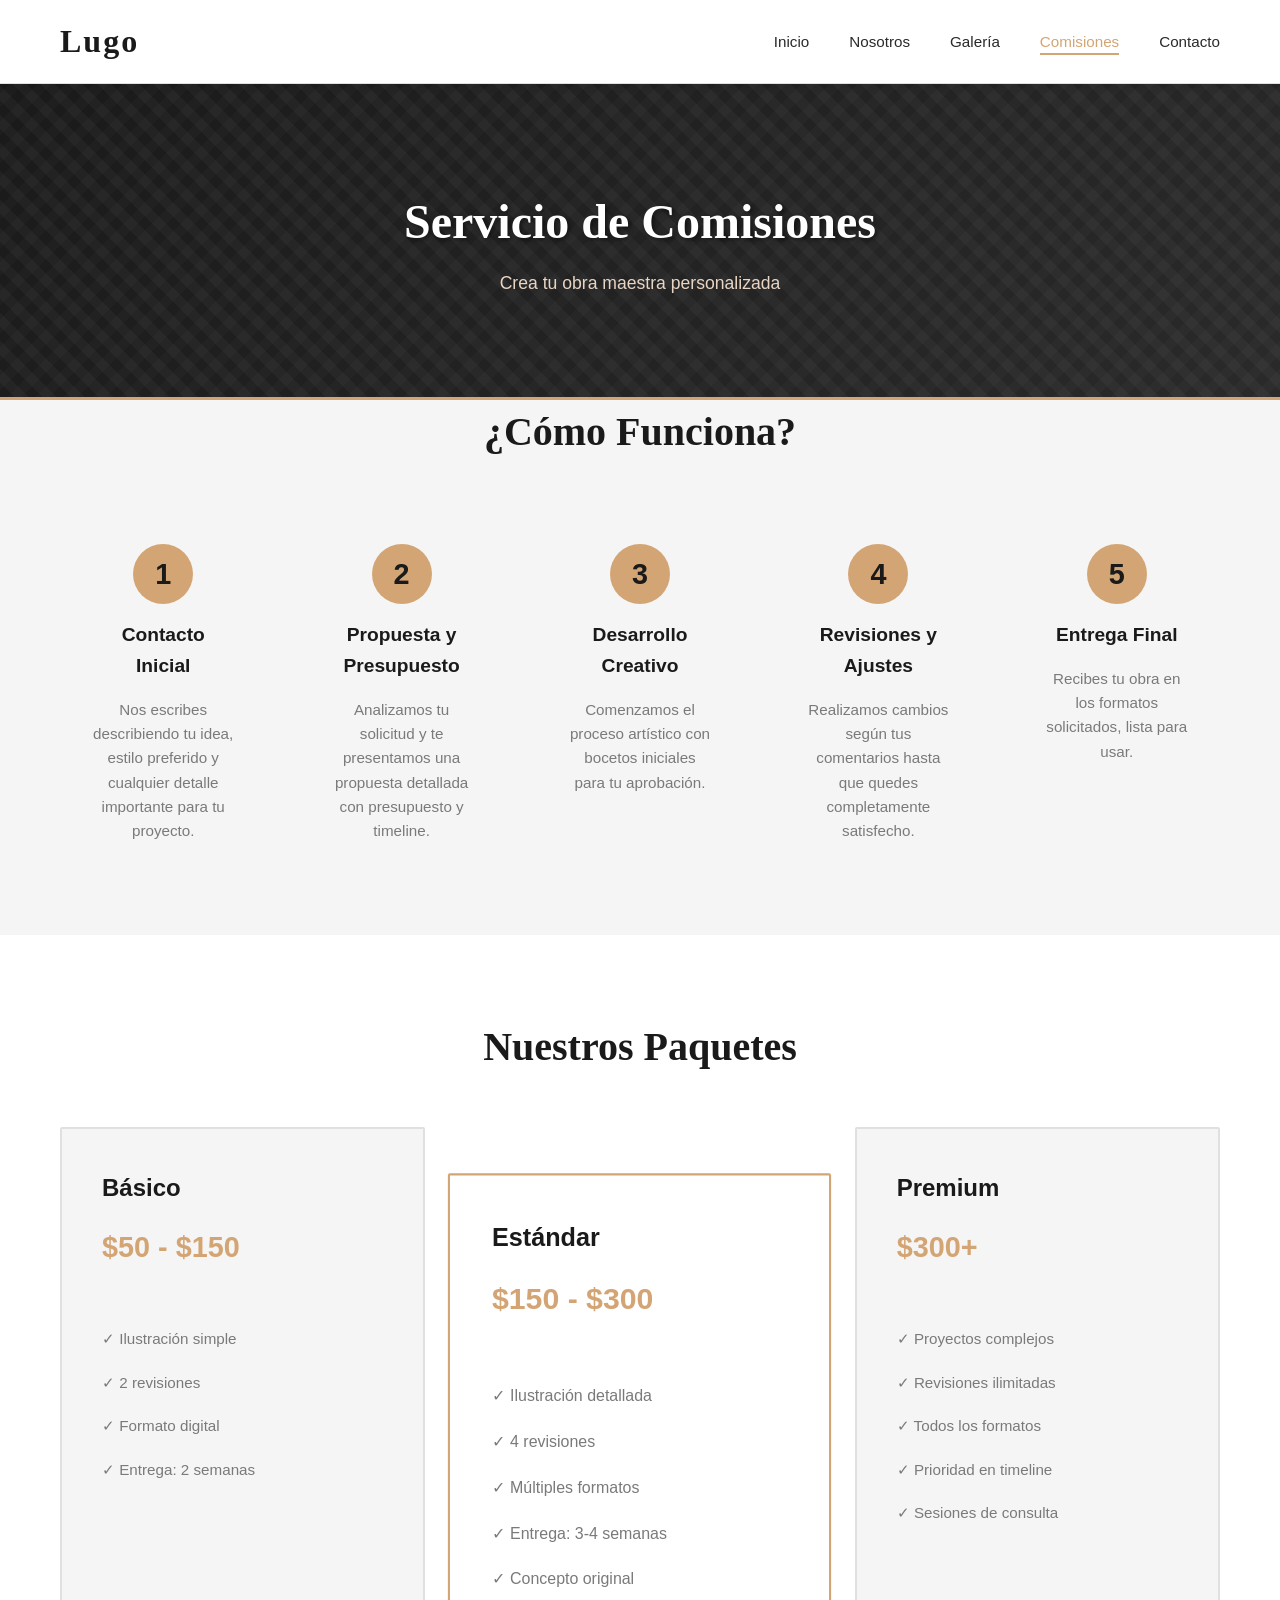
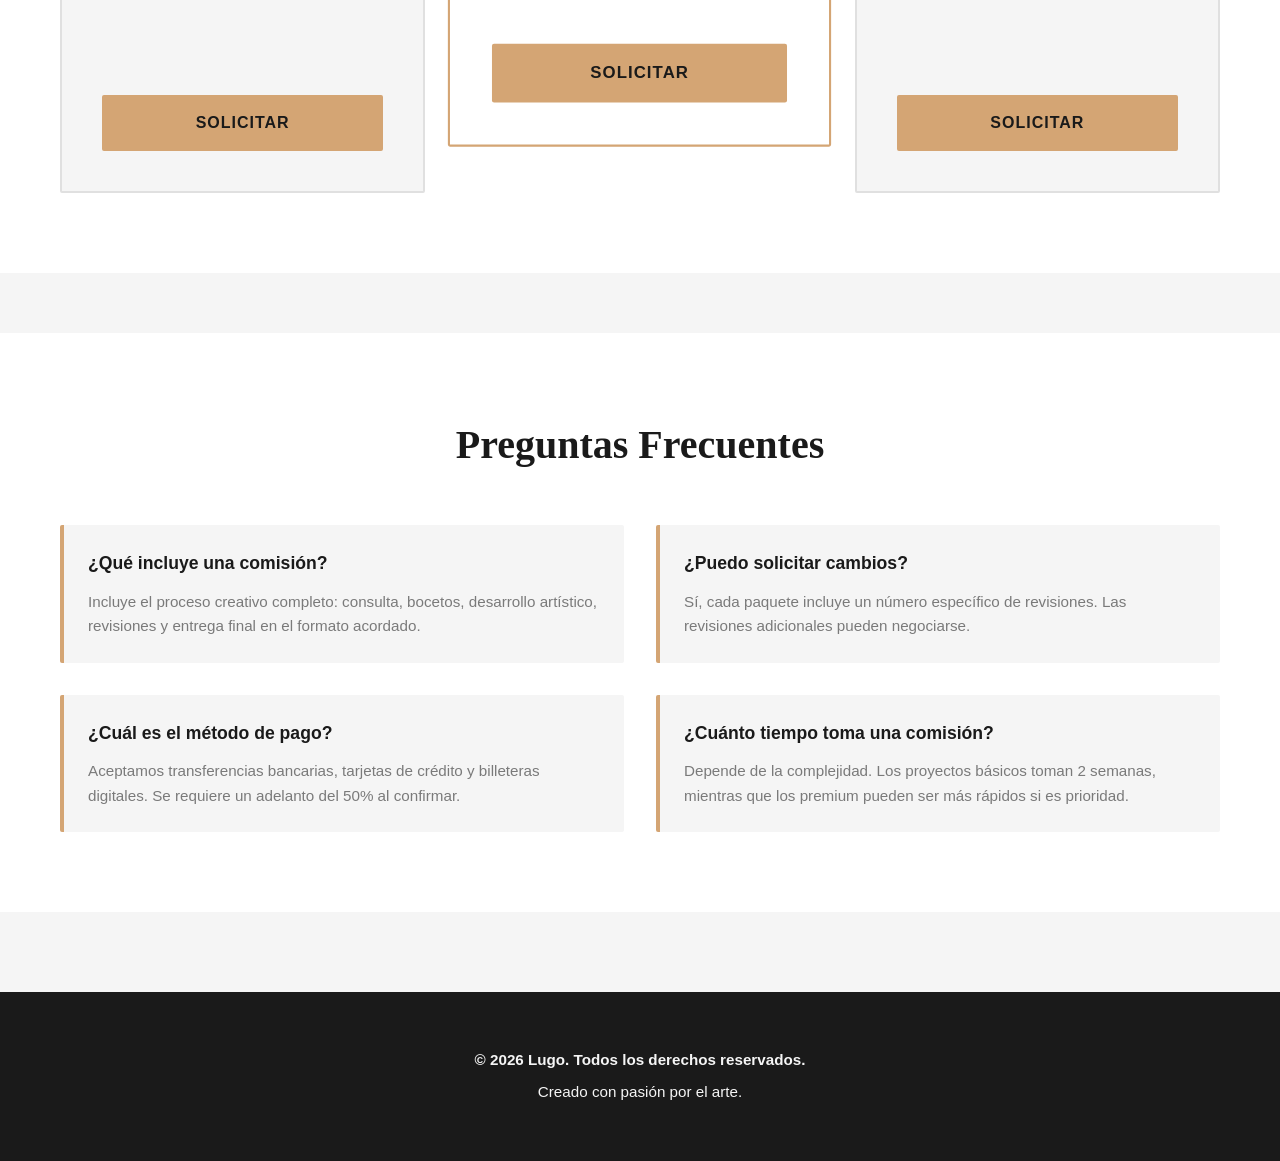
==== comisiones.html @ e1e79ac5 "Add files via upload" ====
<!DOCTYPE html>
<html lang="es">
<head>
    <meta charset="UTF-8">
    <meta name="viewport" content="width=device-width, initial-scale=1.0">
    <title>Comisiones - Lugo</title>
    <link rel="stylesheet" href="Style/style.css">
</head>
<body>
    <nav class="navbar">
        <div class="nav-container">
            <div class="logo">Lugo</div>
            <ul class="nav-menu">
                <li><a href="index.html" class="nav-link">Inicio</a></li>
                <li><a href="nosotros.html" class="nav-link">Nosotros</a></li>
                <li><a href="galeria.html" class="nav-link">Galería</a></li>
                <li><a href="comisiones.html" class="nav-link active">Comisiones</a></li>
                <li><a href="contacto.html" class="nav-link">Contacto</a></li>
            </ul>
            <div class="hamburger">
                <span></span>
                <span></span>
                <span></span>
            </div>
        </div>
    </nav>

    <section class="page-header">
        <div class="container">
            <h1>Servicio de Comisiones</h1>
            <p>Crea tu obra maestra personalizada</p>
        </div>
    </section>

    <section class="commission-info">
        <div class="container">
            <h2>¿Cómo Funciona?</h2>
            <div class="process-steps">
                <div class="step">
                    <div class="step-number">1</div>
                    <h3>Contacto Inicial</h3>
                    <p>Nos escribes describiendo tu idea, estilo preferido y cualquier detalle importante para tu proyecto.</p>
                </div>
                <div class="step">
                    <div class="step-number">2</div>
                    <h3>Propuesta y Presupuesto</h3>
                    <p>Analizamos tu solicitud y te presentamos una propuesta detallada con presupuesto y timeline.</p>
                </div>
                <div class="step">
                    <div class="step-number">3</div>
                    <h3>Desarrollo Creativo</h3>
                    <p>Comenzamos el proceso artístico con bocetos iniciales para tu aprobación.</p>
                </div>
                <div class="step">
                    <div class="step-number">4</div>
                    <h3>Revisiones y Ajustes</h3>
                    <p>Realizamos cambios según tus comentarios hasta que quedes completamente satisfecho.</p>
                </div>
                <div class="step">
                    <div class="step-number">5</div>
                    <h3>Entrega Final</h3>
                    <p>Recibes tu obra en los formatos solicitados, lista para usar.</p>
                </div>
            </div>
        </div>
    </section>

    <section class="pricing-section">
        <div class="container">
            <h2>Nuestros Paquetes</h2>
            <div class="pricing-grid">
                <div class="price-card">
                    <h3>Básico</h3>
                    <p class="price">$50 - $150</p>
                    <ul class="features-list">
                        <li>✓ Ilustración simple</li>
                        <li>✓ 2 revisiones</li>
                        <li>✓ Formato digital</li>
                        <li>✓ Entrega: 2 semanas</li>
                    </ul>
                    <a href="contacto.html" class="btn-package">Solicitar</a>
                </div>
                <div class="price-card featured">
                    <h3>Estándar</h3>
                    <p class="price">$150 - $300</p>
                    <ul class="features-list">
                        <li>✓ Ilustración detallada</li>
                        <li>✓ 4 revisiones</li>
                        <li>✓ Múltiples formatos</li>
                        <li>✓ Entrega: 3-4 semanas</li>
                        <li>✓ Concepto original</li>
                    </ul>
                    <a href="contacto.html" class="btn-package">Solicitar</a>
                </div>
                <div class="price-card">
                    <h3>Premium</h3>
                    <p class="price">$300+</p>
                    <ul class="features-list">
                        <li>✓ Proyectos complejos</li>
                        <li>✓ Revisiones ilimitadas</li>
                        <li>✓ Todos los formatos</li>
                        <li>✓ Prioridad en timeline</li>
                        <li>✓ Sesiones de consulta</li>
                    </ul>
                    <a href="contacto.html" class="btn-package">Solicitar</a>
                </div>
            </div>
        </div>
    </section>

    <section class="faq-section">
        <div class="container">
            <h2>Preguntas Frecuentes</h2>
            <div class="faq-content">
                <div class="faq-item">
                    <h4>¿Qué incluye una comisión?</h4>
                    <p>Incluye el proceso creativo completo: consulta, bocetos, desarrollo artístico, revisiones y entrega final en el formato acordado.</p>
                </div>
                <div class="faq-item">
                    <h4>¿Puedo solicitar cambios?</h4>
                    <p>Sí, cada paquete incluye un número específico de revisiones. Las revisiones adicionales pueden negociarse.</p>
                </div>
                <div class="faq-item">
                    <h4>¿Cuál es el método de pago?</h4>
                    <p>Aceptamos transferencias bancarias, tarjetas de crédito y billeteras digitales. Se requiere un adelanto del 50% al confirmar.</p>
                </div>
                <div class="faq-item">
                    <h4>¿Cuánto tiempo toma una comisión?</h4>
                    <p>Depende de la complejidad. Los proyectos básicos toman 2 semanas, mientras que los premium pueden ser más rápidos si es prioridad.</p>
                </div>
            </div>
        </div>
    </section>

    <footer class="footer">
        <div class="container">
            <p>&copy; 2026 Lugo. Todos los derechos reservados.</p>
            <p>Creado con pasión por el arte.</p>
        </div>
    </footer>

    <script src="Script/script.js"></script>
</body>
</html>
---- Style/style.css ----
/* ========================
   RESET Y VARIABLES
   ======================== */

:root {
    --primary-color: #1a1a1a;
    --secondary-color: #f5f5f5;
    --accent-color: #d4a574;
    --accent-light: #e8d5c4;
    --text-dark: #2a2a2a;
    --text-light: #7a7a7a;
    --border-color: #e0e0e0;
    --white: #ffffff;
    
    --font-main: 'Segoe UI', Tahoma, Geneva, Verdana, sans-serif;
    --font-accent: 'Georgia', 'Times New Roman', serif;
    
    --transition: all 0.3s ease;
    --shadow-light: 0 2px 8px rgba(0, 0, 0, 0.08);
    --shadow-medium: 0 4px 16px rgba(0, 0, 0, 0.12);
}

* {
    margin: 0;
    padding: 0;
    box-sizing: border-box;
}

html {
    scroll-behavior: smooth;
}

body {
    font-family: var(--font-main);
    color: var(--text-dark);
    background-color: var(--secondary-color);
    line-height: 1.6;
}

/* ========================
   CONTENEDOR GENERAL
   ======================== */

.container {
    max-width: 1200px;
    margin: 0 auto;
    padding: 0 20px;
}

/* ========================
   NAVEGACIÓN
   ======================== */

.navbar {
    position: sticky;
    top: 0;
    background-color: var(--white);
    border-bottom: 1px solid var(--border-color);
    z-index: 1000;
    box-shadow: var(--shadow-light);
}

.nav-container {
    max-width: 1200px;
    margin: 0 auto;
    padding: 1rem 20px;
    display: flex;
    justify-content: space-between;
    align-items: center;
}

.logo {
    font-family: var(--font-accent);
    font-size: 2rem;
    font-weight: 700;
    color: var(--primary-color);
    letter-spacing: 2px;
    text-decoration: none;
}

.nav-menu {
    display: flex;
    list-style: none;
    gap: 2.5rem;
    align-items: center;
}

.nav-link {
    text-decoration: none;
    color: var(--text-dark);
    font-size: 0.95rem;
    position: relative;
    transition: var(--transition);
    text-transform: capitalize;
    font-weight: 500;
}

.nav-link::after {
    content: '';
    position: absolute;
    width: 0;
    height: 2px;
    bottom: -5px;
    left: 0;
    background-color: var(--accent-color);
    transition: var(--transition);
}

.nav-link:hover::after,
.nav-link.active::after {
    width: 100%;
}

.nav-link.active {
    color: var(--accent-color);
}

/* Hamburguesa Menu */
.hamburger {
    display: none;
    flex-direction: column;
    cursor: pointer;
    gap: 6px;
}

.hamburger span {
    width: 25px;
    height: 3px;
    background-color: var(--primary-color);
    border-radius: 2px;
    transition: var(--transition);
}

.hamburger.active span:nth-child(1) {
    transform: rotate(45deg) translate(10px, 10px);
}

.hamburger.active span:nth-child(2) {
    opacity: 0;
}

.hamburger.active span:nth-child(3) {
    transform: rotate(-45deg) translate(7px, -7px);
}

/* ========================
   HERO SECTION
   ======================== */

.hero {
    background: linear-gradient(135deg, #1a1a1a 0%, #2a2a2a 25%, #d4a574 50%, #2a2a2a 75%, #1a1a1a 100%);
    background-size: 400% 400%;
    padding: 100px 20px;
    text-align: center;
    min-height: 600px;
    display: flex;
    align-items: center;
    justify-content: center;
    position: relative;
    overflow: hidden;
    animation: gradientShift 15s ease infinite;
}

.hero::before {
    content: '';
    position: absolute;
    top: 0;
    left: 0;
    right: 0;
    bottom: 0;
    background-image: 
        radial-gradient(circle at 20% 50%, rgba(212, 165, 116, 0.1) 0%, transparent 50%),
        radial-gradient(circle at 80% 50%, rgba(212, 165, 116, 0.1) 0%, transparent 50%),
        repeating-linear-gradient(45deg, transparent, transparent 10px, rgba(255,255,255,0.02) 10px, rgba(255,255,255,0.02) 20px);
    pointer-events: none;
    z-index: 1;
}

.hero-content {
    max-width: 800px;
    margin: 0 auto;
    position: relative;
    z-index: 2;
}

.hero h1 {
    font-family: var(--font-accent);
    font-size: 5rem;
    color: var(--white);
    margin-bottom: 1rem;
    font-weight: 700;
    letter-spacing: 3px;
    text-shadow: 3px 3px 8px rgba(0, 0, 0, 0.6);
    animation: slideDownFade 0.8s ease;
}

.subtitle {
    font-size: 1.8rem;
    color: var(--accent-light);
    margin-bottom: 1rem;
    font-weight: 300;
    letter-spacing: 1px;
    text-shadow: 2px 2px 4px rgba(0, 0, 0, 0.5);
    animation: slideUpFade 0.8s ease 0.2s both;
}

.description {
    font-size: 1.1rem;
    color: var(--accent-light);
    margin-bottom: 2rem;
    max-width: 600px;
    margin-left: auto;
    margin-right: auto;
    line-height: 1.8;
    animation: slideUpFade 0.8s ease 0.4s both;
}

@keyframes slideDownFade {
    from {
        opacity: 0;
        transform: translateY(-30px);
    }
    to {
        opacity: 1;
        transform: translateY(0);
    }
}

@keyframes slideUpFade {
    from {
        opacity: 0;
        transform: translateY(30px);
    }
    to {
        opacity: 1;
        transform: translateY(0);
    }
}

/* ========================
   BOTONES
   ======================== */

.cta-button,
.cta-button-secondary,
.btn-package,
.btn-submit {
    display: inline-block;
    padding: 15px 40px;
    margin-top: 1rem;
    border: none;
    border-radius: 2px;
    cursor: pointer;
    transition: var(--transition);
    text-decoration: none;
    font-size: 1rem;
    font-weight: 600;
    text-transform: uppercase;
    letter-spacing: 1px;
    position: relative;
    z-index: 3;
}

.cta-button {
    background-color: var(--accent-color);
    color: var(--primary-color);
    box-shadow: 0 4px 15px rgba(212, 165, 116, 0.3);
}

.cta-button:hover {
    background-color: var(--white);
    color: var(--primary-color);
    box-shadow: 0 6px 20px rgba(212, 165, 116, 0.5);
    transform: translateY(-2px);
}

.cta-button-secondary {
    background-color: var(--accent-color);
    color: var(--primary-color);
    border: 2px solid var(--accent-color);
}

.cta-button-secondary:hover {
    background-color: transparent;
    color: var(--accent-color);
    box-shadow: 0 4px 15px rgba(212, 165, 116, 0.3);
}

.btn-package {
    background-color: var(--accent-color);
    color: var(--primary-color);
    width: 100%;
    text-align: center;
}

.btn-package:hover {
    background-color: var(--primary-color);
    color: var(--accent-color);
    box-shadow: var(--shadow-medium);
}

.btn-submit {
    background-color: var(--accent-color);
    color: var(--primary-color);
    width: 100%;
}

.btn-submit:hover {
    background-color: var(--primary-color);
    color: var(--accent-color);
    box-shadow: var(--shadow-medium);
}

/* ========================
   SECCIONES FEATURED
   ======================== */

.featured,
.values-section,
.pricing-section,
.faq-section,
.portfolio-preview,
.process-section,
.testimonials,
.stats-section {
    padding: 80px 20px;
    background-color: var(--white);
    margin: 60px 0;
}

.featured h2,
.values-section h2,
.pricing-section h2,
.faq-section h2,
.commission-info h2,
.contact-info h2,
.portfolio-preview h2,
.process-section h2,
.testimonials h2,
.stats-section h2 {
    font-family: var(--font-accent);
    font-size: 2.5rem;
    color: var(--primary-color);
    text-align: center;
    margin-bottom: 3rem;
    font-weight: 700;
}

.section-subtitle {
    text-align: center;
    color: var(--text-light);
    font-size: 1.1rem;
    margin-bottom: 3rem;
    max-width: 600px;
    margin-left: auto;
    margin-right: auto;
}

.text-center {
    text-align: center;
    margin-top: 2rem;
}

/* ========================
   GRID DE CARACTERÍSTICAS
   ======================== */

.features-grid,
.values-grid,
.gallery-grid {
    display: grid;
    grid-template-columns: repeat(auto-fit, minmax(300px, 1fr));
    gap: 2rem;
    margin-top: 2rem;
}

.feature-card,
.value-card,
.gallery-item {
    padding: 2rem;
    border: 1px solid var(--border-color);
    border-radius: 2px;
    transition: var(--transition);
    background-color: var(--secondary-color);
}

.feature-card:hover,
.value-card:hover,
.gallery-item:hover {
    transform: translateY(-5px);
    box-shadow: var(--shadow-medium);
    border-color: var(--accent-color);
}

.feature-icon {
    font-size: 3rem;
    margin-bottom: 1rem;
}

.feature-card h3,
.value-card h3,
.gallery-item h3 {
    color: var(--primary-color);
    margin-bottom: 1rem;
    font-size: 1.3rem;
}

.feature-card p,
.value-card p,
.gallery-item p {
    color: var(--text-light);
    font-size: 0.95rem;
    line-height: 1.6;
}

/* ========================
   GALERÍA
   ======================== */

.gallery-placeholder {
    width: 100%;
    height: 250px;
    background: linear-gradient(135deg, #e8d5c4 0%, #d4a574 100%);
    border-radius: 2px;
    display: flex;
    align-items: center;
    justify-content: center;
    margin-bottom: 1.5rem;
    color: var(--white);
    font-size: 1.2rem;
    font-weight: 600;
}

/* ========================
   SECCIÓN CTA
   ======================== */

.cta-section {
    background: linear-gradient(135deg, #1a1a1a 0%, #2a2a2a 25%, #d4a574 50%, #2a2a2a 75%, #1a1a1a 100%);
    background-size: 400% 400%;
    color: var(--white);
    padding: 80px 20px;
    text-align: center;
    animation: gradientShift 15s ease infinite;
    position: relative;
    overflow: hidden;
}

.cta-section::before {
    content: '';
    position: absolute;
    top: 0;
    left: 0;
    right: 0;
    bottom: 0;
    background-image: 
        repeating-linear-gradient(45deg, transparent, transparent 10px, rgba(255,255,255,0.03) 10px, rgba(255,255,255,0.03) 20px),
        repeating-linear-gradient(-45deg, transparent, transparent 10px, rgba(255,255,255,0.02) 10px, rgba(255,255,255,0.02) 20px);
    pointer-events: none;
}

.cta-section h2 {
    color: var(--white);
    font-size: 2.5rem;
    margin-bottom: 1rem;
    position: relative;
    z-index: 2;
    text-shadow: 2px 2px 4px rgba(0, 0, 0, 0.5);
}

.cta-section p {
    font-size: 1.1rem;
    color: var(--accent-light);
    max-width: 600px;
    margin: 0 auto 2rem;
    position: relative;
    z-index: 2;
}

/* ========================
   PAGE HEADER
   ======================== */

.page-header {
    background: linear-gradient(135deg, #1a1a1a 0%, #2a2a2a 25%, #d4a574 50%, #2a2a2a 75%, #1a1a1a 100%);
    background-size: 400% 400%;
    padding: 100px 20px;
    text-align: center;
    border-bottom: 3px solid var(--accent-color);
    position: relative;
    overflow: hidden;
    animation: gradientShift 15s ease infinite;
}

.page-header::before {
    content: '';
    position: absolute;
    top: 0;
    left: 0;
    right: 0;
    bottom: 0;
    background-image: 
        repeating-linear-gradient(45deg, transparent, transparent 10px, rgba(255,255,255,0.03) 10px, rgba(255,255,255,0.03) 20px),
        repeating-linear-gradient(-45deg, transparent, transparent 10px, rgba(255,255,255,0.02) 10px, rgba(255,255,255,0.02) 20px);
    pointer-events: none;
    z-index: 1;
}

.page-header h1 {
    font-family: var(--font-accent);
    font-size: 3rem;
    color: var(--white);
    margin-bottom: 0.5rem;
    font-weight: 700;
    position: relative;
    z-index: 2;
    text-shadow: 2px 2px 4px rgba(0, 0, 0, 0.5);
}

.page-header p {
    color: var(--accent-light);
    font-size: 1.1rem;
    position: relative;
    z-index: 2;
    font-weight: 500;
}

@keyframes gradientShift {
    0% { background-position: 0% 50%; }
    50% { background-position: 100% 50%; }
    100% { background-position: 0% 50%; }
}

/* ========================
   ABOUT SECTION
   ======================== */

.about-section {
    padding: 80px 20px;
    background-color: var(--white);
}

.about-content {
    display: grid;
    grid-template-columns: 1fr 1fr;
    gap: 4rem;
}

.about-text h2 {
    font-family: var(--font-accent);
    font-size: 2rem;
    color: var(--primary-color);
    margin-bottom: 1.5rem;
}

.about-text p {
    color: var(--text-light);
    font-size: 1rem;
    line-height: 1.8;
    margin-bottom: 1rem;
}

.mission-list {
    list-style: none;
    margin: 1.5rem 0;
}

.mission-list li {
    padding: 0.8rem 0;
    padding-left: 2rem;
    position: relative;
    color: var(--text-light);
}

.mission-list li::before {
    content: '✓';
    position: absolute;
    left: 0;
    color: var(--accent-color);
    font-weight: bold;
    font-size: 1.2rem;
}

/* ========================
   PROCESS STEPS
   ======================== */

.process-steps {
    display: grid;
    grid-template-columns: repeat(auto-fit, minmax(200px, 1fr));
    gap: 2rem;
    margin: 3rem 0;
}

.step {
    text-align: center;
    padding: 2rem;
}

.step-number {
    display: inline-flex;
    align-items: center;
    justify-content: center;
    width: 60px;
    height: 60px;
    background-color: var(--accent-color);
    color: var(--primary-color);
    border-radius: 50%;
    font-size: 1.8rem;
    font-weight: 700;
    margin-bottom: 1rem;
}

.step h3 {
    color: var(--primary-color);
    margin-bottom: 1rem;
    font-size: 1.2rem;
}

.step p {
    color: var(--text-light);
    font-size: 0.95rem;
}

/* ========================
   PRICING
   ======================== */

.pricing-grid {
    display: grid;
    grid-template-columns: repeat(auto-fit, minmax(280px, 1fr));
    gap: 2rem;
    margin-top: 3rem;
}

.price-card {
    border: 2px solid var(--border-color);
    border-radius: 2px;
    padding: 2.5rem;
    background-color: var(--secondary-color);
    transition: var(--transition);
    display: flex;
    flex-direction: column;
}

.price-card:hover {
    border-color: var(--accent-color);
    transform: translateY(-10px);
    box-shadow: var(--shadow-medium);
}

.price-card.featured {
    border-color: var(--accent-color);
    background-color: var(--white);
    transform: scale(1.05);
}

.price-card h3 {
    font-size: 1.5rem;
    color: var(--primary-color);
    margin-bottom: 1rem;
}

.price-card .price {
    font-size: 1.8rem;
    color: var(--accent-color);
    font-weight: 700;
    margin-bottom: 1.5rem;
}

.features-list {
    list-style: none;
    margin: 1.5rem 0;
    flex-grow: 1;
}

.features-list li {
    padding: 0.6rem 0;
    color: var(--text-light);
    font-size: 0.95rem;
}

/* ========================
   FAQ
   ======================== */

.faq-content {
    display: grid;
    grid-template-columns: 1fr 1fr;
    gap: 2rem;
    margin-top: 2rem;
}

.faq-item {
    padding: 1.5rem;
    background-color: var(--secondary-color);
    border-left: 4px solid var(--accent-color);
    border-radius: 2px;
}

.faq-item h4 {
    color: var(--primary-color);
    margin-bottom: 0.8rem;
    font-size: 1.1rem;
}

.faq-item p {
    color: var(--text-light);
    font-size: 0.95rem;
    line-height: 1.6;
}

/* ========================
   PORTFOLIO PREVIEW
   ======================== */

.portfolio-grid {
    display: grid;
    grid-template-columns: repeat(auto-fit, minmax(280px, 1fr));
    gap: 2rem;
    margin-top: 2rem;
}

.portfolio-item {
    border-radius: 4px;
    overflow: hidden;
    transition: var(--transition);
    background-color: var(--secondary-color);
}

.portfolio-item:hover {
    transform: translateY(-8px);
    box-shadow: var(--shadow-medium);
}

.portfolio-image {
    width: 100%;
    height: 250px;
    overflow: hidden;
    background: linear-gradient(135deg, #e8d5c4 0%, #d4a574 100%);
    display: flex;
    align-items: center;
    justify-content: center;
}

.portfolio-placeholder {
    color: var(--white);
    font-weight: 600;
    font-size: 1.1rem;
}

.portfolio-item h3 {
    padding: 1.5rem 1.5rem 0.5rem;
    color: var(--primary-color);
    font-size: 1.2rem;
}

.portfolio-tech {
    padding: 0 1.5rem 1.5rem;
    color: var(--text-light);
    font-size: 0.9rem;
    font-style: italic;
}

/* ========================
   PROCESS TIMELINE
   ======================== */

.process-timeline {
    display: grid;
    grid-template-columns: repeat(auto-fit, minmax(200px, 1fr));
    gap: 1.5rem;
    margin-top: 2rem;
    position: relative;
}

.timeline-item {
    text-align: center;
    padding: 2rem;
    background-color: var(--secondary-color);
    border-radius: 4px;
    transition: var(--transition);
    position: relative;
}

.timeline-item:hover {
    background-color: var(--accent-light);
    transform: translateY(-5px);
}

.timeline-number {
    display: inline-flex;
    align-items: center;
    justify-content: center;
    width: 50px;
    height: 50px;
    background: linear-gradient(135deg, var(--accent-color) 0%, #c9944a 100%);
    color: var(--white);
    border-radius: 50%;
    font-size: 1.5rem;
    font-weight: 700;
    margin-bottom: 1rem;
}

.timeline-item h3 {
    color: var(--primary-color);
    margin-bottom: 0.8rem;
    font-size: 1.1rem;
}

.timeline-item p {
    color: var(--text-light);
    font-size: 0.9rem;
    line-height: 1.5;
}

/* ========================
   TESTIMONIALS
   ======================== */

.testimonials {
    background: linear-gradient(135deg, #f5f5f5 0%, #ffffff 50%, #f5f5f5 100%);
    background-size: 400% 400%;
    position: relative;
    animation: subtleGradient 20s ease infinite;
}

.testimonials::before {
    content: '';
    position: absolute;
    top: 0;
    left: 0;
    right: 0;
    bottom: 0;
    background-image: 
        radial-gradient(circle at 20% 50%, rgba(212, 165, 116, 0.05) 0%, transparent 50%),
        radial-gradient(circle at 80% 50%, rgba(212, 165, 116, 0.05) 0%, transparent 50%);
    pointer-events: none;
}

.testimonials h2 {
    position: relative;
    z-index: 2;
}

.testimonials-grid {
    display: grid;
    grid-template-columns: repeat(auto-fit, minmax(300px, 1fr));
    gap: 2rem;
    margin-top: 2rem;
    position: relative;
    z-index: 2;
}

.testimonial-card {
    padding: 2rem;
    background-color: var(--white);
    border: 1px solid var(--border-color);
    border-radius: 4px;
    transition: var(--transition);
    box-shadow: 0 2px 8px rgba(0, 0, 0, 0.05);
}

.testimonial-card:hover {
    border-color: var(--accent-color);
    box-shadow: 0 8px 24px rgba(212, 165, 116, 0.15);
    transform: translateY(-8px);
}

.stars {
    color: var(--accent-color);
    font-size: 1.2rem;
    margin-bottom: 1rem;
    letter-spacing: 2px;
}

.testimonial-card .quote {
    color: var(--text-dark);
    font-size: 1rem;
    font-style: italic;
    margin-bottom: 1.5rem;
    line-height: 1.7;
}

.testimonial-card .author {
    color: var(--accent-color);
    font-weight: 600;
    font-size: 0.95rem;
    margin: 0;
}

@keyframes subtleGradient {
    0% { background-position: 0% 50%; }
    50% { background-position: 100% 50%; }
    100% { background-position: 0% 50%; }
}

/* ========================
   STATS SECTION
   ======================== */

.stats-section {
    background: linear-gradient(135deg, #1a1a1a 0%, #2a2a2a 25%, #d4a574 50%, #2a2a2a 75%, #1a1a1a 100%);
    background-size: 400% 400%;
    color: var(--white);
    margin: 60px 0;
    animation: gradientShift 15s ease infinite;
    position: relative;
    overflow: hidden;
}

.stats-section::before {
    content: '';
    position: absolute;
    top: 0;
    left: 0;
    right: 0;
    bottom: 0;
    background-image: 
        repeating-linear-gradient(45deg, transparent, transparent 10px, rgba(255,255,255,0.03) 10px, rgba(255,255,255,0.03) 20px),
        repeating-linear-gradient(-45deg, transparent, transparent 10px, rgba(255,255,255,0.02) 10px, rgba(255,255,255,0.02) 20px);
    pointer-events: none;
}

.stats-section h2 {
    color: var(--white);
    position: relative;
    z-index: 2;
    text-shadow: 2px 2px 4px rgba(0, 0, 0, 0.5);
}

.stats-grid {
    display: grid;
    grid-template-columns: repeat(auto-fit, minmax(200px, 1fr));
    gap: 2rem;
    margin-top: 2rem;
    position: relative;
    z-index: 2;
}

.stat-item {
    text-align: center;
    padding: 2rem;
    backdrop-filter: blur(10px);
    background-color: rgba(0, 0, 0, 0.2);
    border-radius: 4px;
    border: 1px solid rgba(212, 165, 116, 0.3);
    transition: var(--transition);
}

.stat-item:hover {
    background-color: rgba(0, 0, 0, 0.4);
    border-color: var(--accent-color);
    transform: translateY(-5px);
}

.stat-number {
    font-family: var(--font-accent);
    font-size: 3rem;
    color: var(--accent-color);
    margin-bottom: 0.5rem;
    font-weight: 700;
}

.stat-item p {
    color: var(--accent-light);
    font-size: 1rem;
}

/* ========================
   CONTACTO
   ======================== */

.contact-section {
    padding: 80px 20px;
    background-color: var(--white);
}

.contact-content {
    display: grid;
    grid-template-columns: 1fr 1fr;
    gap: 4rem;
}

.contact-info h2 {
    text-align: left;
    margin-top: 0;
}

.info-block {
    margin: 2.5rem 0;
    padding: 1.5rem;
    background-color: var(--secondary-color);
    border-radius: 2px;
}

.info-block h3 {
    color: var(--primary-color);
    margin-bottom: 0.8rem;
}

.info-block p {
    color: var(--text-light);
}

.info-block a {
    color: var(--accent-color);
    text-decoration: none;
    font-weight: 600;
}

.info-block a:hover {
    text-decoration: underline;
}

.info-block ul {
    list-style: none;
    margin-top: 0.8rem;
}

.info-block li {
    padding: 0.4rem 0;
    padding-left: 1.5rem;
    position: relative;
    color: var(--text-light);
}

.info-block li::before {
    content: '•';
    position: absolute;
    left: 0;
    color: var(--accent-color);
}

/* ========================
   FORMULARIO
   ======================== */

.contact-form {
    background-color: var(--secondary-color);
    padding: 2rem;
    border-radius: 2px;
}

.form-group {
    margin-bottom: 1.5rem;
}

.form-group label {
    display: block;
    margin-bottom: 0.6rem;
    color: var(--primary-color);
    font-weight: 600;
    font-size: 0.95rem;
}

.form-group input,
.form-group textarea,
.form-group select {
    width: 100%;
    padding: 12px;
    border: 1px solid var(--border-color);
    border-radius: 2px;
    font-family: var(--font-main);
    font-size: 0.95rem;
    background-color: var(--white);
    color: var(--text-dark);
    transition: var(--transition);
}

.form-group input:focus,
.form-group textarea:focus,
.form-group select:focus {
    outline: none;
    border-color: var(--accent-color);
    box-shadow: 0 0 0 3px rgba(212, 165, 116, 0.1);
}

.form-group textarea {
    resize: vertical;
    font-family: var(--font-main);
}

/* ========================
   FOOTER
   ======================== */

.footer {
    background-color: var(--primary-color);
    color: var(--secondary-color);
    padding: 3rem 20px;
    text-align: center;
    margin-top: 5rem;
}

.footer p {
    margin: 0.5rem 0;
    font-size: 0.95rem;
}

.footer p:first-child {
    font-weight: 600;
}

/* ========================
   RESPONSIVE
   ======================== */

@media (max-width: 1024px) {
    .nav-menu {
        gap: 1.8rem;
    }

    .hero h1 {
        font-size: 3.5rem;
    }

    .features-grid,
    .values-grid,
    .gallery-grid {
        grid-template-columns: repeat(2, 1fr);
    }
}

@media (max-width: 768px) {
    /* Navegación Mobile */
    .hamburger {
        display: flex;
    }

    .nav-menu {
        position: absolute;
        top: 70px;
        left: 0;
        width: 100%;
        height: 0;
        background-color: var(--white);
        border-bottom: 1px solid var(--border-color);
        flex-direction: column;
        gap: 0;
        overflow: hidden;
        transition: height 0.3s ease;
        padding: 0;
        box-shadow: var(--shadow-light);
    }

    .nav-menu.active {
        height: auto;
        padding: 1.5rem 0;
    }

    .nav-menu li {
        width: 100%;
    }

    .nav-link {
        display: block;
        padding: 1rem 20px;
        border-bottom: 1px solid var(--border-color);
        font-size: 1rem;
    }

    .nav-link::after {
        display: none;
    }

    .nav-link.active {
        background-color: var(--secondary-color);
        color: var(--accent-color);
    }

    .nav-container {
        padding: 0.8rem 20px;
    }

    .logo {
        font-size: 1.5rem;
        letter-spacing: 1px;
    }

    .hero h1 {
        font-size: 2.5rem;
    }

    .subtitle {
        font-size: 1.2rem;
    }

    .description {
        font-size: 0.95rem;
    }

    .featured h2,
    .values-section h2,
    .pricing-section h2,
    .faq-section h2,
    .commission-info h2,
    .contact-info h2,
    .portfolio-preview h2,
    .process-section h2,
    .testimonials h2,
    .stats-section h2 {
        font-size: 1.8rem;
    }

    .page-header h1 {
        font-size: 2rem;
    }

    .about-content,
    .contact-content {
        grid-template-columns: 1fr;
        gap: 2rem;
    }

    .faq-content {
        grid-template-columns: 1fr;
    }

    .process-steps,
    .process-timeline {
        grid-template-columns: 1fr;
    }

    .cta-section h2 {
        font-size: 1.8rem;
    }

    .hero {
        min-height: 400px;
        padding: 40px 20px;
    }

    .price-card.featured {
        transform: scale(1);
    }

    .features-grid,
    .values-grid,
    .gallery-grid,
    .pricing-grid,
    .portfolio-grid,
    .testimonials-grid,
    .stats-grid {
        grid-template-columns: 1fr;
    }

    .featured,
    .values-section,
    .pricing-section,
    .faq-section,
    .about-section,
    .contact-section,
    .commission-info,
    .portfolio-preview,
    .process-section,
    .testimonials,
    .stats-section {
        padding: 50px 20px;
    }

    .section-subtitle {
        font-size: 1rem;
    }
}

@media (max-width: 600px) {
    .logo {
        font-size: 1.3rem;
        letter-spacing: 0.5px;
    }

    .nav-link {
        padding: 0.8rem 20px;
        font-size: 0.9rem;
    }

    .hero h1 {
        font-size: 1.8rem;
    }

    .subtitle {
        font-size: 1rem;
    }

    .featured h2,
    .values-section h2,
    .pricing-section h2,
    .faq-section h2,
    .commission-info h2,
    .contact-info h2,
    .portfolio-preview h2,
    .process-section h2,
    .testimonials h2,
    .stats-section h2 {
        font-size: 1.5rem;
    }

    .page-header h1 {
        font-size: 1.5rem;
    }

    .cta-button,
    .cta-button-secondary,
    .btn-package,
    .btn-submit {
        padding: 12px 25px;
        font-size: 0.85rem;
        letter-spacing: 0.5px;
    }

    .featured,
    .values-section,
    .pricing-section,
    .faq-section,
    .about-section,
    .contact-section,
    .commission-info,
    .portfolio-preview,
    .process-section,
    .testimonials,
    .stats-section {
        padding: 30px 15px;
    }

    .hero {
        min-height: 350px;
        padding: 30px 15px;
    }

    .step-number,
    .timeline-number {
        width: 50px;
        height: 50px;
        font-size: 1.3rem;
    }

    .cta-section {
        padding: 50px 15px;
    }

    .cta-section h2 {
        font-size: 1.3rem;
    }

    .gallery-placeholder,
    .portfolio-image {
        height: 200px;
    }

    .section-subtitle {
        font-size: 0.95rem;
    }

    .stat-number {
        font-size: 2rem;
    }

    .timeline-item,
    .testimonial-card {
        padding: 1.5rem;
    }
}
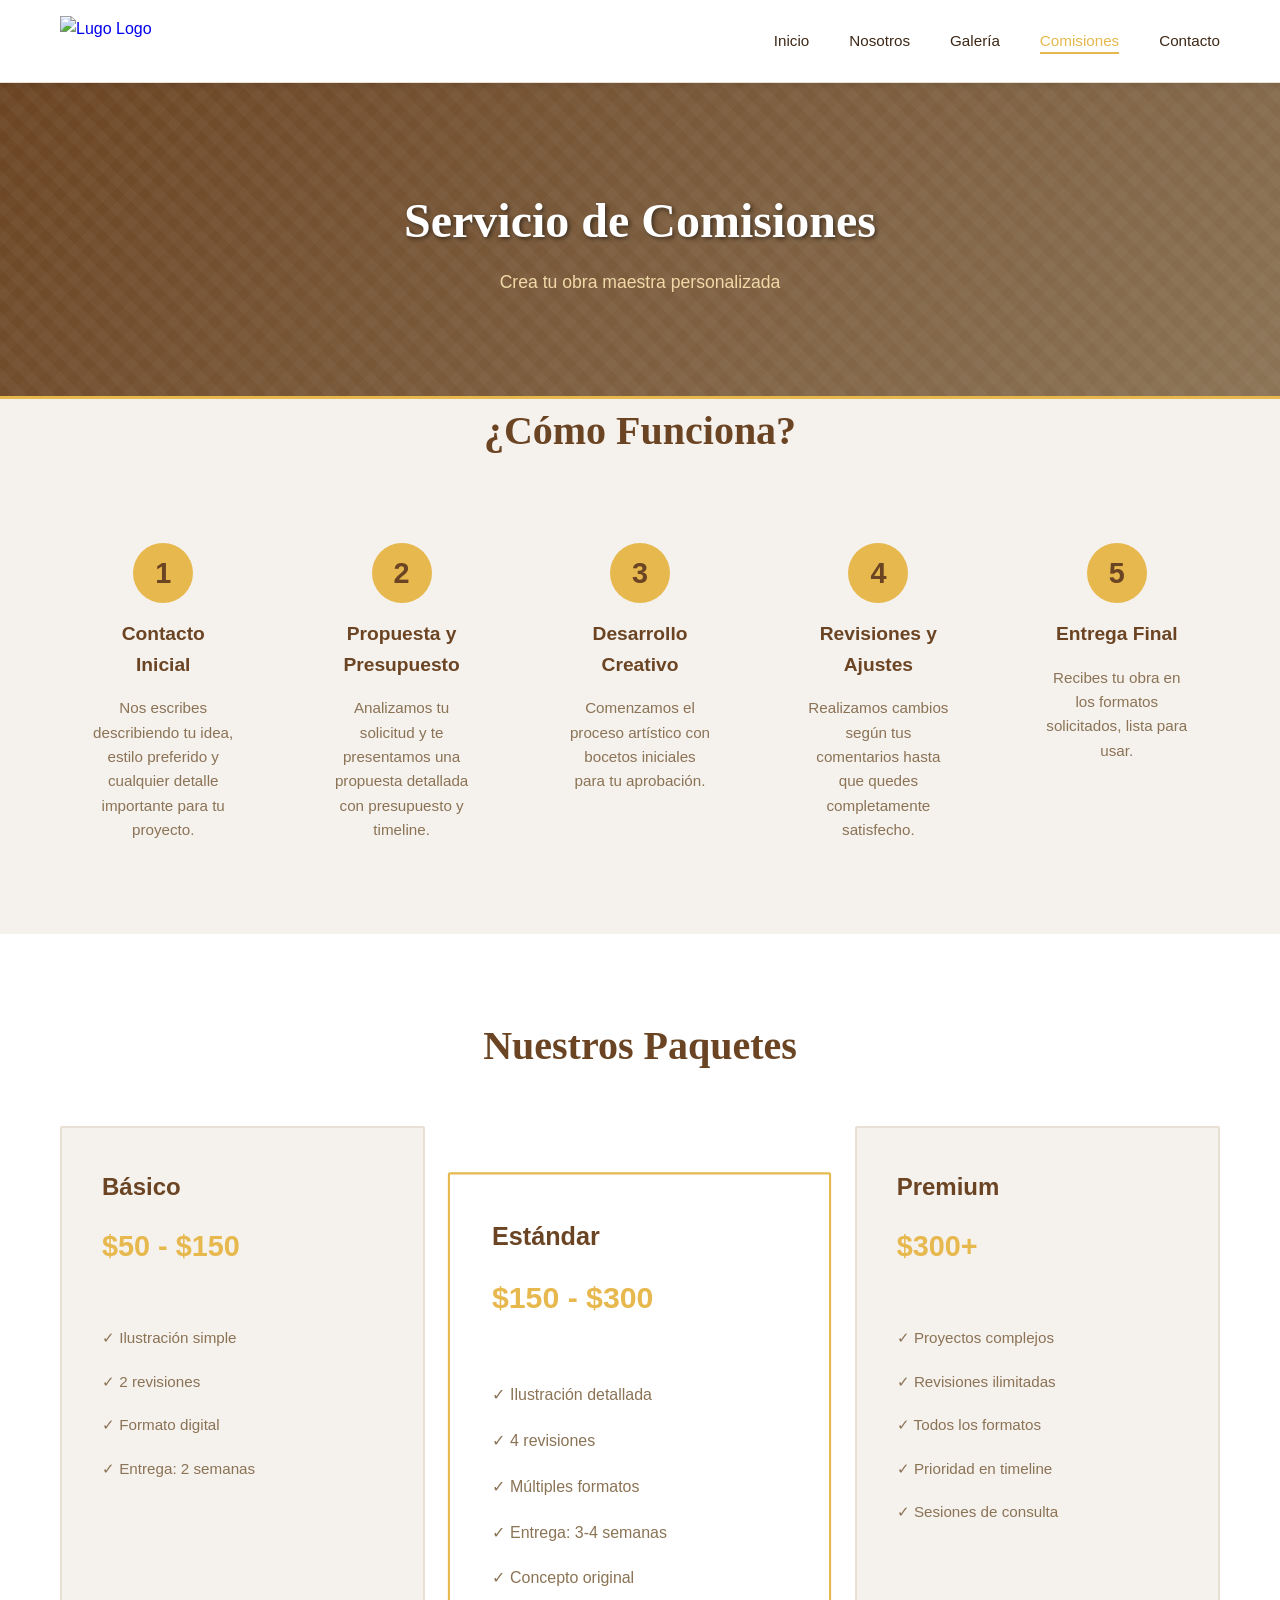
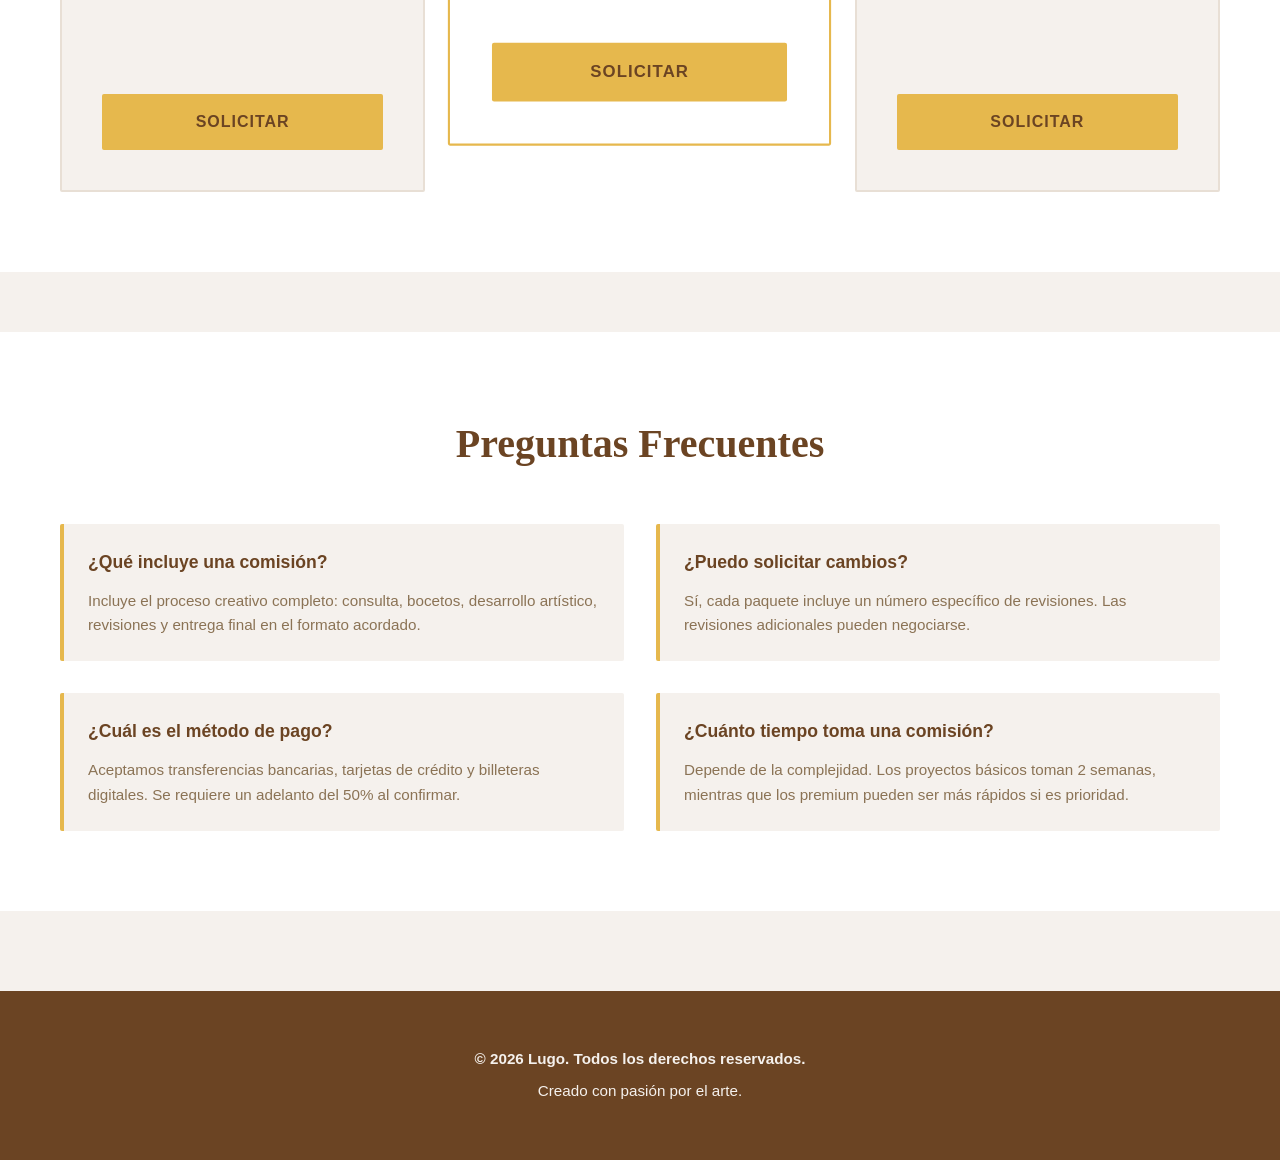
==== commit 1150a439: "Add files via upload" ====
--- a/comisiones.html
+++ b/comisiones.html
@@ -4,12 +4,15 @@
     <meta charset="UTF-8">
     <meta name="viewport" content="width=device-width, initial-scale=1.0">
     <title>Comisiones - Lugo</title>
+    <link rel="icon" type="image/jpeg" href="img/logo.jpeg">
     <link rel="stylesheet" href="Style/style.css">
 </head>
 <body>
     <nav class="navbar">
         <div class="nav-container">
-            <div class="logo">Lugo</div>
+            <a href="index.html" class="logo-link">
+                <img src="img/logo.jpeg" alt="Lugo Logo" class="logo-image">
+            </a>
             <ul class="nav-menu">
                 <li><a href="index.html" class="nav-link">Inicio</a></li>
                 <li><a href="nosotros.html" class="nav-link">Nosotros</a></li>
--- a/Style/style.css
+++ b/Style/style.css
@@ -3,21 +3,23 @@
    ======================== */
 
 :root {
-    --primary-color: #1a1a1a;
-    --secondary-color: #f5f5f5;
-    --accent-color: #d4a574;
-    --accent-light: #e8d5c4;
-    --text-dark: #2a2a2a;
-    --text-light: #7a7a7a;
-    --border-color: #e0e0e0;
+    --primary-color: #6B4423;
+    --secondary-color: #F5F1ED;
+    --accent-color: #E6B84D;
+    --accent-light: #F0D9A8;
+    --mountain-color: #4A6B7C;
+    --accent-red: #8B3A3A;
+    --text-dark: #3D2817;
+    --text-light: #8B7355;
+    --border-color: #E8DFD5;
     --white: #ffffff;
     
     --font-main: 'Segoe UI', Tahoma, Geneva, Verdana, sans-serif;
     --font-accent: 'Georgia', 'Times New Roman', serif;
     
     --transition: all 0.3s ease;
-    --shadow-light: 0 2px 8px rgba(0, 0, 0, 0.08);
-    --shadow-medium: 0 4px 16px rgba(0, 0, 0, 0.12);
+    --shadow-light: 0 2px 8px rgba(107, 68, 35, 0.08);
+    --shadow-medium: 0 4px 16px rgba(107, 68, 35, 0.12);
 }
 
 * {
@@ -76,6 +78,23 @@
     color: var(--primary-color);
     letter-spacing: 2px;
     text-decoration: none;
+}
+
+.logo-link {
+    display: flex;
+    align-items: center;
+    text-decoration: none;
+}
+
+.logo-image {
+    height: 50px;
+    width: auto;
+    object-fit: contain;
+    transition: transform 0.3s ease;
+}
+
+.logo-image:hover {
+    transform: scale(1.05);
 }
 
 .nav-menu {
@@ -148,7 +167,7 @@
    ======================== */
 
 .hero {
-    background: linear-gradient(135deg, #1a1a1a 0%, #2a2a2a 25%, #d4a574 50%, #2a2a2a 75%, #1a1a1a 100%);
+    background: linear-gradient(135deg, #6B4423 0%, #8B7355 25%, #E6B84D 50%, #4A6B7C 75%, #6B4423 100%);
     background-size: 400% 400%;
     padding: 100px 20px;
     text-align: center;
@@ -429,6 +448,18 @@
     color: var(--white);
     font-size: 1.2rem;
     font-weight: 600;
+    overflow: hidden;
+}
+
+.gallery-placeholder img {
+    width: 100%;
+    height: 100%;
+    object-fit: cover;
+    transition: var(--transition);
+}
+
+.gallery-item:hover .gallery-placeholder img {
+    transform: scale(1.05);
 }
 
 /* ========================
@@ -436,7 +467,7 @@
    ======================== */
 
 .cta-section {
-    background: linear-gradient(135deg, #1a1a1a 0%, #2a2a2a 25%, #d4a574 50%, #2a2a2a 75%, #1a1a1a 100%);
+    background: linear-gradient(135deg, #6B4423 0%, #8B7355 25%, #E6B84D 50%, #4A6B7C 75%, #6B4423 100%);
     background-size: 400% 400%;
     color: var(--white);
     padding: 80px 20px;
@@ -482,7 +513,7 @@
    ======================== */
 
 .page-header {
-    background: linear-gradient(135deg, #1a1a1a 0%, #2a2a2a 25%, #d4a574 50%, #2a2a2a 75%, #1a1a1a 100%);
+    background: linear-gradient(135deg, #6B4423 0%, #8B7355 25%, #E6B84D 50%, #4A6B7C 75%, #6B4423 100%);
     background-size: 400% 400%;
     padding: 100px 20px;
     text-align: center;
@@ -743,6 +774,17 @@
     justify-content: center;
 }
 
+.portfolio-image img {
+    width: 100%;
+    height: 100%;
+    object-fit: cover;
+    transition: var(--transition);
+}
+
+.portfolio-item:hover .portfolio-image img {
+    transform: scale(1.08);
+}
+
 .portfolio-placeholder {
     color: var(--white);
     font-weight: 600;
@@ -900,7 +942,7 @@
    ======================== */
 
 .stats-section {
-    background: linear-gradient(135deg, #1a1a1a 0%, #2a2a2a 25%, #d4a574 50%, #2a2a2a 75%, #1a1a1a 100%);
+    background: linear-gradient(135deg, #6B4423 0%, #8B7355 25%, #E6B84D 50%, #4A6B7C 75%, #6B4423 100%);
     background-size: 400% 400%;
     color: var(--white);
     margin: 60px 0;
@@ -1103,8 +1145,228 @@
 }
 
 /* ========================
-   RESPONSIVE
-   ======================== */
+   GALERÍA CLICKABLE
+   ======================== */
+
+.gallery-clickable {
+    cursor: pointer;
+}
+
+/* ========================
+   MODAL DE IMAGEN
+   ======================== */
+
+.image-modal {
+    display: none;
+    position: fixed;
+    top: 0;
+    left: 0;
+    width: 100%;
+    height: 100%;
+    z-index: 5000;
+    align-items: center;
+    justify-content: center;
+}
+
+.image-modal.active {
+    display: flex;
+    animation: backdropOpen 0.4s ease;
+}
+
+.image-modal.closing {
+    animation: modalFadeOut 0.3s ease forwards;
+}
+
+@keyframes backdropOpen {
+    from {
+        opacity: 0;
+    }
+    to {
+        opacity: 1;
+    }
+}
+
+.modal-backdrop {
+    position: absolute;
+    top: 0;
+    left: 0;
+    width: 100%;
+    height: 100%;
+    background-color: rgba(0, 0, 0, 0.95);
+    z-index: -1;
+    transition: background-color 0.3s ease;
+}
+
+.image-modal.closing .modal-backdrop {
+    background-color: rgba(0, 0, 0, 0);
+}
+
+.modal-content {
+    position: relative;
+    display: flex;
+    align-items: center;
+    justify-content: center;
+    width: 90%;
+    max-width: 1000px;
+    height: auto;
+    z-index: 5001;
+}
+
+.modal-image {
+    width: 100%;
+    height: auto;
+    max-height: 80vh;
+    object-fit: contain;
+    border-radius: 4px;
+    animation: imageZoomIn 0.4s ease;
+}
+
+.modal-image.fade-out {
+    animation: imageFadeOut 0.3s ease forwards;
+}
+
+.modal-image.fade-in {
+    animation: imageFadeIn 0.4s ease forwards;
+}
+
+.modal-close {
+    position: absolute;
+    top: -50px;
+    right: -50px;
+    background-color: var(--accent-color);
+    color: var(--primary-color);
+    border: none;
+    width: 50px;
+    height: 50px;
+    border-radius: 50%;
+    font-size: 2rem;
+    cursor: pointer;
+    transition: var(--transition);
+    display: flex;
+    align-items: center;
+    justify-content: center;
+    z-index: 5002;
+}
+
+.modal-close:hover {
+    background-color: var(--white);
+    transform: scale(1.1);
+}
+
+.modal-prev,
+.modal-next {
+    position: absolute;
+    top: 50%;
+    transform: translateY(-50%);
+    background-color: rgba(212, 165, 116, 0.8);
+    color: var(--white);
+    border: none;
+    width: 50px;
+    height: 50px;
+    border-radius: 50%;
+    font-size: 1.5rem;
+    cursor: pointer;
+    transition: var(--transition);
+    display: flex;
+    align-items: center;
+    justify-content: center;
+    z-index: 5002;
+}
+
+.modal-prev:hover,
+.modal-next:hover {
+    background-color: var(--accent-color);
+    transform: translateY(-50%) scale(1.1);
+}
+
+.modal-prev {
+    left: -70px;
+}
+
+.modal-next {
+    right: -70px;
+}
+
+@keyframes imageZoomIn {
+    from {
+        opacity: 0;
+        transform: scale(0.8);
+    }
+    to {
+        opacity: 1;
+        transform: scale(1);
+    }
+}
+
+@keyframes imageFadeOut {
+    from {
+        opacity: 1;
+        transform: scale(1);
+    }
+    to {
+        opacity: 0;
+        transform: scale(1.05);
+    }
+}
+
+@keyframes imageFadeIn {
+    from {
+        opacity: 0;
+        transform: scale(0.95);
+    }
+    to {
+        opacity: 1;
+        transform: scale(1);
+    }
+}
+
+@keyframes modalFadeOut {
+    from {
+        opacity: 1;
+    }
+    to {
+        opacity: 0;
+    }
+}
+
+@keyframes backdropFadeOut {
+    from {
+        background-color: rgba(0, 0, 0, 0.95);
+    }
+    to {
+        background-color: rgba(0, 0, 0, 0);
+    }
+}
+
+/* Modal responsivo */
+@media (max-width: 768px) {
+    .modal-close {
+        top: 10px;
+        right: 10px;
+        width: 40px;
+        height: 40px;
+        font-size: 1.5rem;
+    }
+
+    .modal-prev,
+    .modal-next {
+        width: 40px;
+        height: 40px;
+        font-size: 1.2rem;
+    }
+
+    .modal-prev {
+        left: 10px;
+    }
+
+    .modal-next {
+        right: 10px;
+    }
+
+    .modal-image {
+        max-height: 70vh;
+    }
+}
 
 @media (max-width: 1024px) {
     .nav-menu {
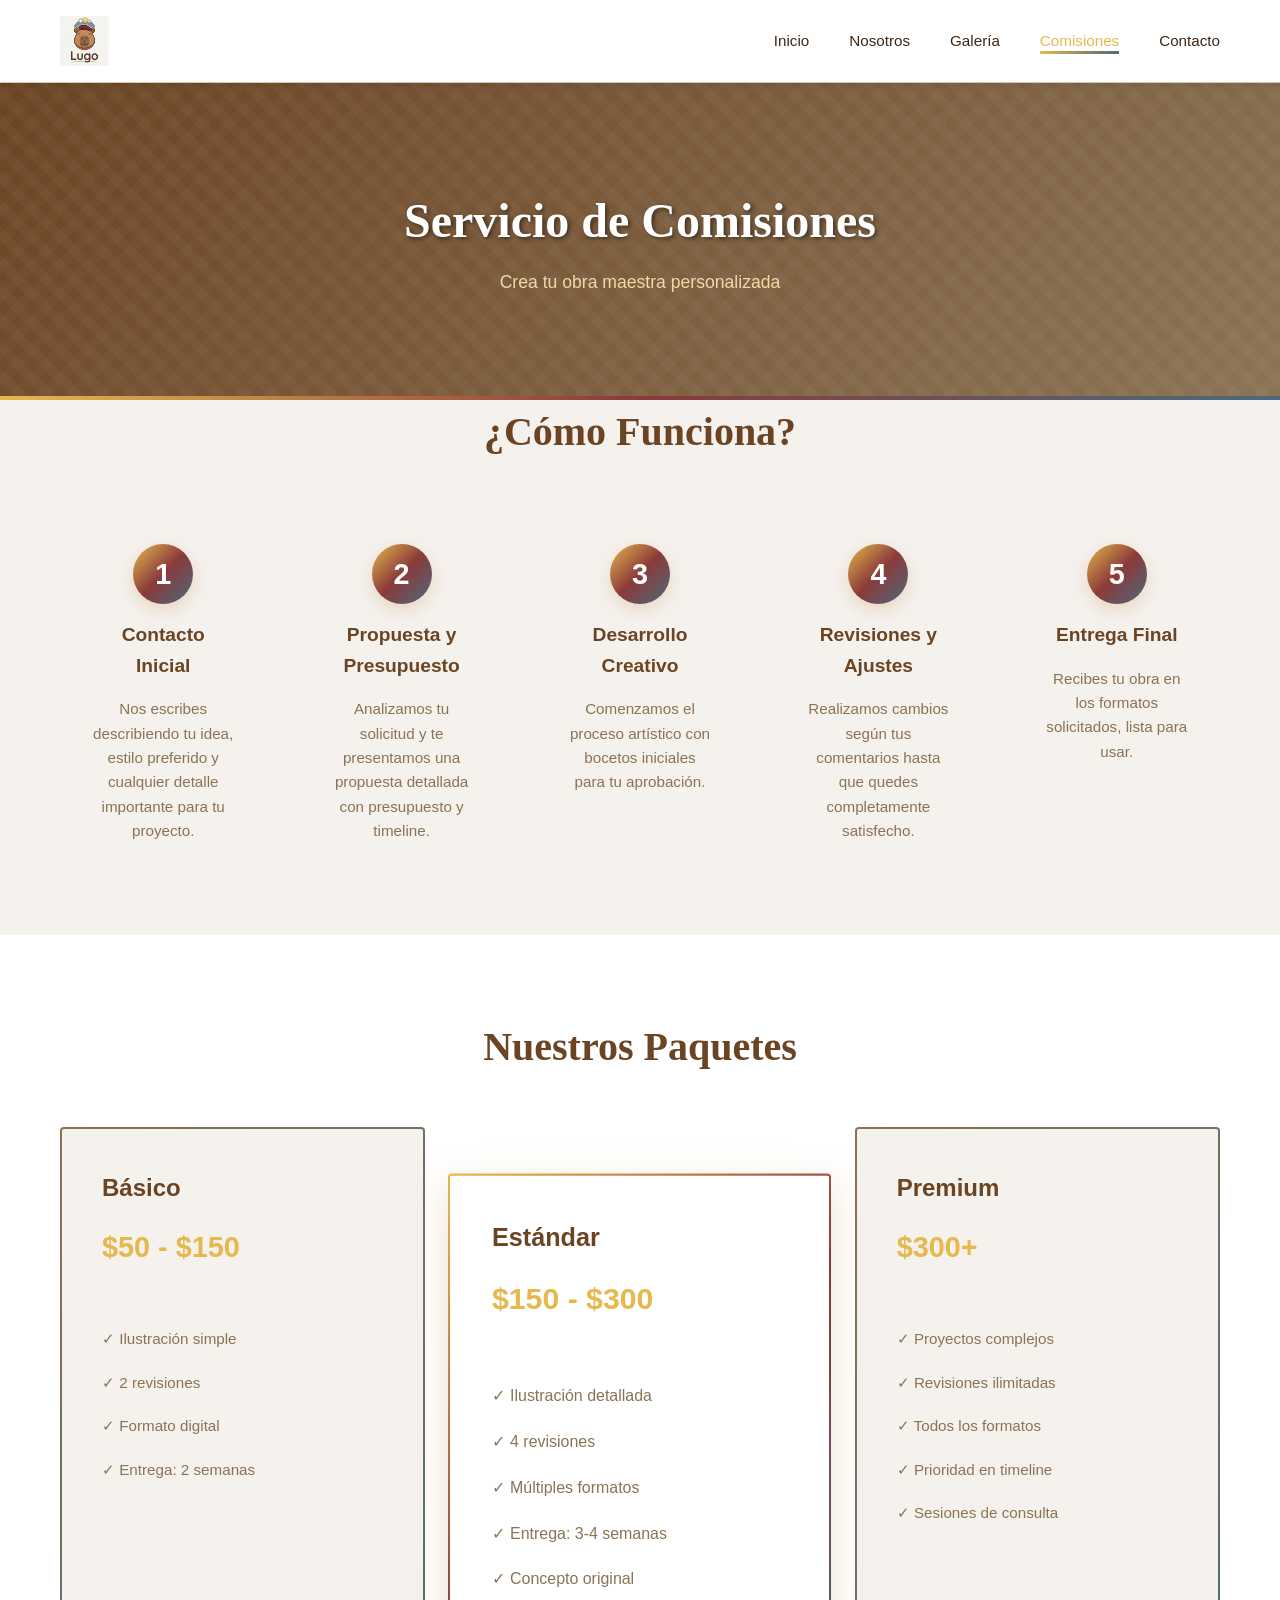
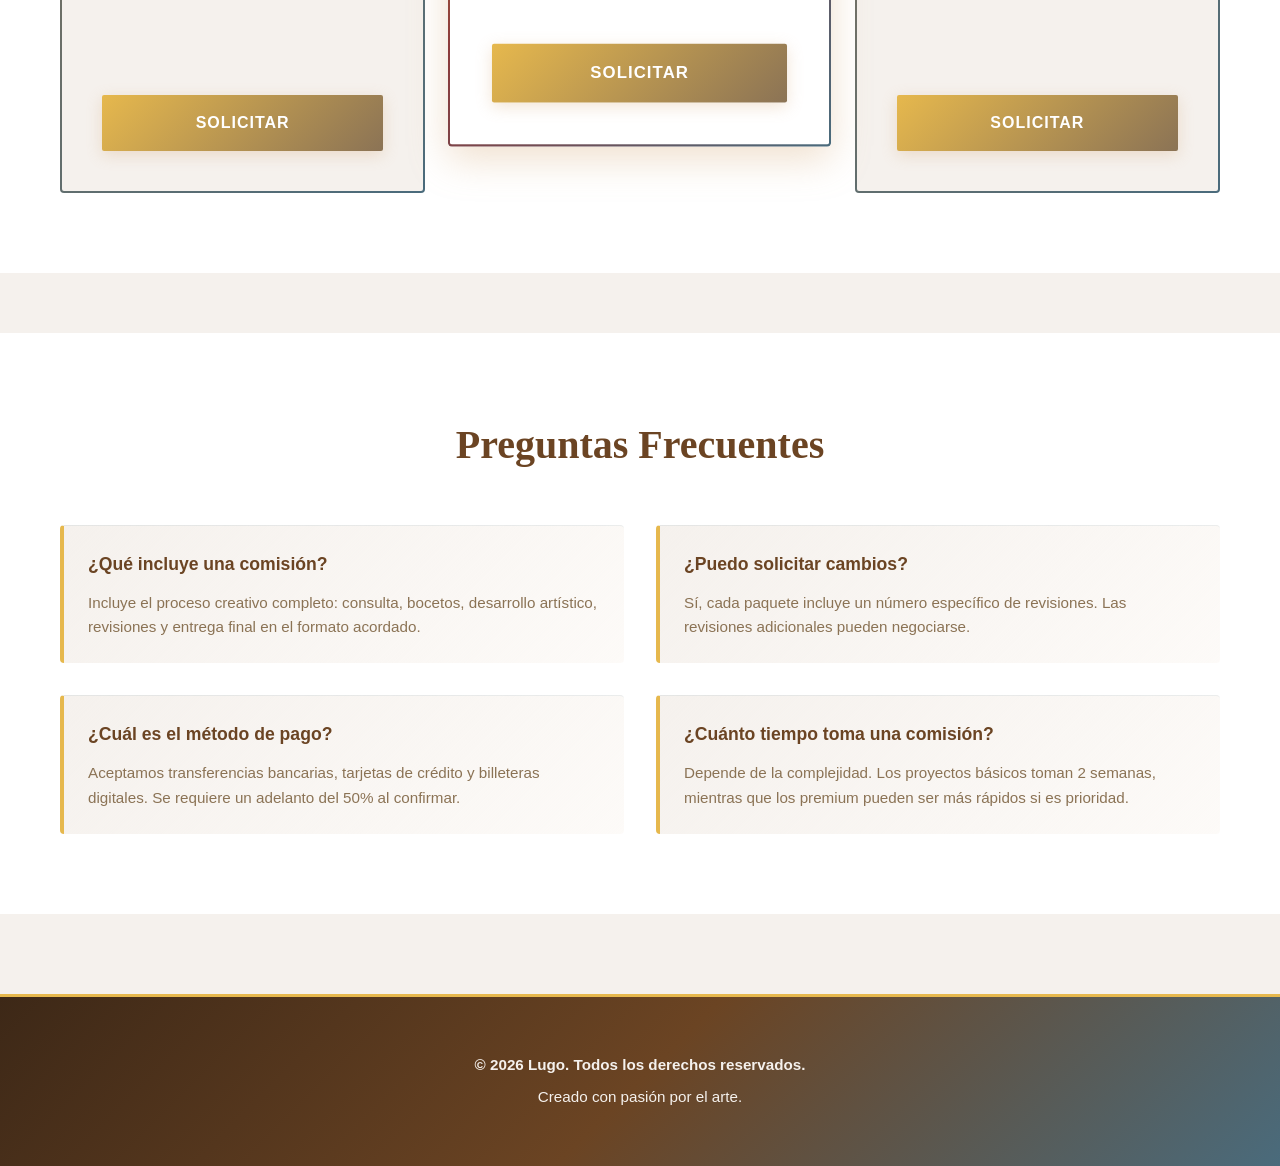
==== commit 5c299595: "Add files via upload" ====
--- a/comisiones.html
+++ b/comisiones.html
@@ -4,14 +4,14 @@
     <meta charset="UTF-8">
     <meta name="viewport" content="width=device-width, initial-scale=1.0">
     <title>Comisiones - Lugo</title>
-    <link rel="icon" type="image/jpeg" href="img/logo.jpeg">
+    <link rel="icon" type="image/jpeg" href="img/Logo.jpeg">
     <link rel="stylesheet" href="Style/style.css">
 </head>
 <body>
     <nav class="navbar">
         <div class="nav-container">
             <a href="index.html" class="logo-link">
-                <img src="img/logo.jpeg" alt="Lugo Logo" class="logo-image">
+                <img src="img/Logo.jpeg" alt="Lugo Logo" class="logo-image">
             </a>
             <ul class="nav-menu">
                 <li><a href="index.html" class="nav-link">Inicio</a></li>
--- a/Style/style.css
+++ b/Style/style.css
@@ -11,7 +11,7 @@
     --accent-red: #8B3A3A;
     --text-dark: #3D2817;
     --text-light: #8B7355;
-    --border-color: #E8DFD5;
+    --border-color: #D9C4B3;
     --white: #ffffff;
     
     --font-main: 'Segoe UI', Tahoma, Geneva, Verdana, sans-serif;
@@ -118,10 +118,10 @@
     content: '';
     position: absolute;
     width: 0;
-    height: 2px;
+    height: 3px;
     bottom: -5px;
     left: 0;
-    background-color: var(--accent-color);
+    background: linear-gradient(90deg, #E6B84D 0%, #4A6B7C 100%);
     transition: var(--transition);
 }
 
@@ -306,28 +306,30 @@
 }
 
 .btn-package {
-    background-color: var(--accent-color);
-    color: var(--primary-color);
+    background: linear-gradient(135deg, #E6B84D 0%, #8B7355 100%);
+    color: var(--white);
     width: 100%;
     text-align: center;
+    box-shadow: 0 4px 15px rgba(212, 165, 116, 0.3);
 }
 
 .btn-package:hover {
-    background-color: var(--primary-color);
-    color: var(--accent-color);
-    box-shadow: var(--shadow-medium);
+    background: linear-gradient(135deg, #8B3A3A 0%, #4A6B7C 100%);
+    color: var(--white);
+    box-shadow: 0 6px 20px rgba(212, 165, 116, 0.5);
 }
 
 .btn-submit {
-    background-color: var(--accent-color);
-    color: var(--primary-color);
+    background: linear-gradient(135deg, #E6B84D 0%, #8B7355 100%);
+    color: var(--white);
     width: 100%;
+    box-shadow: 0 4px 15px rgba(212, 165, 116, 0.3);
 }
 
 .btn-submit:hover {
-    background-color: var(--primary-color);
-    color: var(--accent-color);
-    box-shadow: var(--shadow-medium);
+    background: linear-gradient(135deg, #8B3A3A 0%, #4A6B7C 100%);
+    color: var(--white);
+    box-shadow: 0 6px 20px rgba(212, 165, 116, 0.5);
 }
 
 /* ========================
@@ -397,18 +399,20 @@
 .value-card,
 .gallery-item {
     padding: 2rem;
-    border: 1px solid var(--border-color);
-    border-radius: 2px;
+    border: 2px solid transparent;
+    border-radius: 4px;
     transition: var(--transition);
-    background-color: var(--secondary-color);
+    background: linear-gradient(var(--secondary-color), var(--secondary-color)) padding-box,
+                linear-gradient(135deg, #E6B84D, #4A6B7C) border-box;
 }
 
 .feature-card:hover,
 .value-card:hover,
 .gallery-item:hover {
     transform: translateY(-5px);
-    box-shadow: var(--shadow-medium);
-    border-color: var(--accent-color);
+    box-shadow: 0 8px 24px rgba(212, 165, 116, 0.25);
+    background: linear-gradient(var(--secondary-color), var(--secondary-color)) padding-box,
+                linear-gradient(135deg, #E6B84D 0%, var(--primary-color) 50%, #4A6B7C 100%) border-box;
 }
 
 .feature-icon {
@@ -439,8 +443,8 @@
 .gallery-placeholder {
     width: 100%;
     height: 250px;
-    background: linear-gradient(135deg, #e8d5c4 0%, #d4a574 100%);
-    border-radius: 2px;
+    background: linear-gradient(135deg, #D9C4B3 0%, #E6B84D 50%, #8B7355 100%);
+    border-radius: 4px;
     display: flex;
     align-items: center;
     justify-content: center;
@@ -517,7 +521,8 @@
     background-size: 400% 400%;
     padding: 100px 20px;
     text-align: center;
-    border-bottom: 3px solid var(--accent-color);
+    border-bottom: 4px solid transparent;
+    border-image: linear-gradient(90deg, #E6B84D 0%, #8B3A3A 50%, #4A6B7C 100%) 1;
     position: relative;
     overflow: hidden;
     animation: gradientShift 15s ease infinite;
@@ -604,12 +609,12 @@
 }
 
 .mission-list li::before {
-    content: '✓';
+    content: '→';
     position: absolute;
     left: 0;
     color: var(--accent-color);
     font-weight: bold;
-    font-size: 1.2rem;
+    font-size: 1.1rem;
 }
 
 /* ========================
@@ -634,12 +639,13 @@
     justify-content: center;
     width: 60px;
     height: 60px;
-    background-color: var(--accent-color);
-    color: var(--primary-color);
+    background: linear-gradient(135deg, #E6B84D 0%, #8B3A3A 50%, #4A6B7C 100%);
+    color: var(--white);
     border-radius: 50%;
     font-size: 1.8rem;
     font-weight: 700;
     margin-bottom: 1rem;
+    box-shadow: 0 6px 16px rgba(212, 165, 116, 0.35);
 }
 
 .step h3 {
@@ -665,25 +671,28 @@
 }
 
 .price-card {
-    border: 2px solid var(--border-color);
-    border-radius: 2px;
+    border: 2px solid transparent;
+    border-radius: 4px;
     padding: 2.5rem;
-    background-color: var(--secondary-color);
+    background: linear-gradient(var(--secondary-color), var(--secondary-color)) padding-box,
+                linear-gradient(135deg, #8B7355, #4A6B7C) border-box;
     transition: var(--transition);
     display: flex;
     flex-direction: column;
 }
 
 .price-card:hover {
-    border-color: var(--accent-color);
     transform: translateY(-10px);
-    box-shadow: var(--shadow-medium);
+    box-shadow: 0 12px 32px rgba(212, 165, 116, 0.3);
+    background: linear-gradient(var(--secondary-color), var(--secondary-color)) padding-box,
+                linear-gradient(135deg, #E6B84D 0%, var(--primary-color) 50%, #4A6B7C 100%) border-box;
 }
 
 .price-card.featured {
-    border-color: var(--accent-color);
-    background-color: var(--white);
+    background: linear-gradient(var(--white), var(--white)) padding-box,
+                linear-gradient(135deg, #E6B84D 0%, #8B3A3A 50%, #4A6B7C 100%) border-box;
     transform: scale(1.05);
+    box-shadow: 0 12px 36px rgba(212, 165, 116, 0.35);
 }
 
 .price-card h3 {
@@ -724,9 +733,10 @@
 
 .faq-item {
     padding: 1.5rem;
-    background-color: var(--secondary-color);
+    background: linear-gradient(135deg, var(--secondary-color) 0%, rgba(212, 165, 116, 0.05) 100%);
     border-left: 4px solid var(--accent-color);
-    border-radius: 2px;
+    border-radius: 4px;
+    border-top: 1px solid rgba(74, 107, 124, 0.1);
 }
 
 .faq-item h4 {
@@ -768,7 +778,7 @@
     width: 100%;
     height: 250px;
     overflow: hidden;
-    background: linear-gradient(135deg, #e8d5c4 0%, #d4a574 100%);
+    background: linear-gradient(135deg, #D9C4B3 0%, #E6B84D 50%, #8B7355 100%);
     display: flex;
     align-items: center;
     justify-content: center;
@@ -819,15 +829,17 @@
 .timeline-item {
     text-align: center;
     padding: 2rem;
-    background-color: var(--secondary-color);
+    background: linear-gradient(135deg, var(--secondary-color) 0%, rgba(212, 165, 116, 0.05) 100%);
     border-radius: 4px;
     transition: var(--transition);
     position: relative;
+    border: 1px solid rgba(212, 165, 116, 0.15);
 }
 
 .timeline-item:hover {
-    background-color: var(--accent-light);
+    background: linear-gradient(135deg, var(--accent-light) 0%, rgba(212, 165, 116, 0.15) 100%);
     transform: translateY(-5px);
+    border-color: var(--accent-color);
 }
 
 .timeline-number {
@@ -836,12 +848,13 @@
     justify-content: center;
     width: 50px;
     height: 50px;
-    background: linear-gradient(135deg, var(--accent-color) 0%, #c9944a 100%);
+    background: linear-gradient(135deg, #E6B84D 0%, #8B7355 50%, #E6B84D 100%);
     color: var(--white);
     border-radius: 50%;
     font-size: 1.5rem;
     font-weight: 700;
     margin-bottom: 1rem;
+    box-shadow: 0 4px 12px rgba(212, 165, 116, 0.3);
 }
 
 .timeline-item h3 {
@@ -897,16 +910,19 @@
 .testimonial-card {
     padding: 2rem;
     background-color: var(--white);
-    border: 1px solid var(--border-color);
+    border: 2px solid transparent;
     border-radius: 4px;
     transition: var(--transition);
     box-shadow: 0 2px 8px rgba(0, 0, 0, 0.05);
+    background: linear-gradient(var(--white), var(--white)) padding-box,
+                linear-gradient(135deg, #D9C4B3, #E6B84D) border-box;
 }
 
 .testimonial-card:hover {
-    border-color: var(--accent-color);
-    box-shadow: 0 8px 24px rgba(212, 165, 116, 0.15);
+    box-shadow: 0 12px 32px rgba(212, 165, 116, 0.25);
     transform: translateY(-8px);
+    background: linear-gradient(var(--white), var(--white)) padding-box,
+                linear-gradient(135deg, #E6B84D 0%, #8B3A3A 50%, #4A6B7C 100%) border-box;
 }
 
 .stars {
@@ -1032,8 +1048,9 @@
 .info-block {
     margin: 2.5rem 0;
     padding: 1.5rem;
-    background-color: var(--secondary-color);
-    border-radius: 2px;
+    background: linear-gradient(135deg, var(--secondary-color) 0%, rgba(212, 165, 116, 0.03) 100%);
+    border-radius: 4px;
+    border-left: 4px solid var(--accent-color);
 }
 
 .info-block h3 {
@@ -1068,10 +1085,11 @@
 }
 
 .info-block li::before {
-    content: '•';
+    content: '✦';
     position: absolute;
     left: 0;
     color: var(--accent-color);
+    font-weight: bold;
 }
 
 /* ========================
@@ -1079,9 +1097,10 @@
    ======================== */
 
 .contact-form {
-    background-color: var(--secondary-color);
+    background: linear-gradient(135deg, var(--secondary-color) 0%, rgba(74, 107, 124, 0.02) 100%);
     padding: 2rem;
-    border-radius: 2px;
+    border-radius: 4px;
+    border: 1px solid rgba(212, 165, 116, 0.2);
 }
 
 .form-group {
@@ -1115,7 +1134,7 @@
 .form-group select:focus {
     outline: none;
     border-color: var(--accent-color);
-    box-shadow: 0 0 0 3px rgba(212, 165, 116, 0.1);
+    box-shadow: 0 0 0 4px rgba(212, 165, 116, 0.2);
 }
 
 .form-group textarea {
@@ -1128,11 +1147,12 @@
    ======================== */
 
 .footer {
-    background-color: var(--primary-color);
+    background: linear-gradient(135deg, #3D2817 0%, #6B4423 50%, #4A6B7C 100%);
     color: var(--secondary-color);
     padding: 3rem 20px;
     text-align: center;
     margin-top: 5rem;
+    border-top: 3px solid var(--accent-color);
 }
 
 .footer p {
@@ -1233,8 +1253,8 @@
     position: absolute;
     top: -50px;
     right: -50px;
-    background-color: var(--accent-color);
-    color: var(--primary-color);
+    background: linear-gradient(135deg, #E6B84D 0%, #8B7355 100%);
+    color: var(--white);
     border: none;
     width: 50px;
     height: 50px;
@@ -1246,11 +1266,14 @@
     align-items: center;
     justify-content: center;
     z-index: 5002;
+    box-shadow: 0 4px 12px rgba(212, 165, 116, 0.4);
 }
 
 .modal-close:hover {
-    background-color: var(--white);
+    background: linear-gradient(135deg, #8B3A3A 0%, #4A6B7C 100%);
+    color: var(--white);
     transform: scale(1.1);
+    box-shadow: 0 6px 16px rgba(212, 165, 116, 0.6);
 }
 
 .modal-prev,
@@ -1258,7 +1281,7 @@
     position: absolute;
     top: 50%;
     transform: translateY(-50%);
-    background-color: rgba(212, 165, 116, 0.8);
+    background: linear-gradient(135deg, rgba(212, 165, 116, 0.9) 0%, rgba(139, 106, 55, 0.8) 100%);
     color: var(--white);
     border: none;
     width: 50px;
@@ -1271,12 +1294,15 @@
     align-items: center;
     justify-content: center;
     z-index: 5002;
+    box-shadow: 0 4px 12px rgba(212, 165, 116, 0.4);
 }
 
 .modal-prev:hover,
 .modal-next:hover {
-    background-color: var(--accent-color);
+    background: linear-gradient(135deg, #E6B84D 0%, #8B3A3A 100%);
+    color: var(--white);
     transform: translateY(-50%) scale(1.1);
+    box-shadow: 0 6px 16px rgba(212, 165, 116, 0.6);
 }
 
 .modal-prev {
